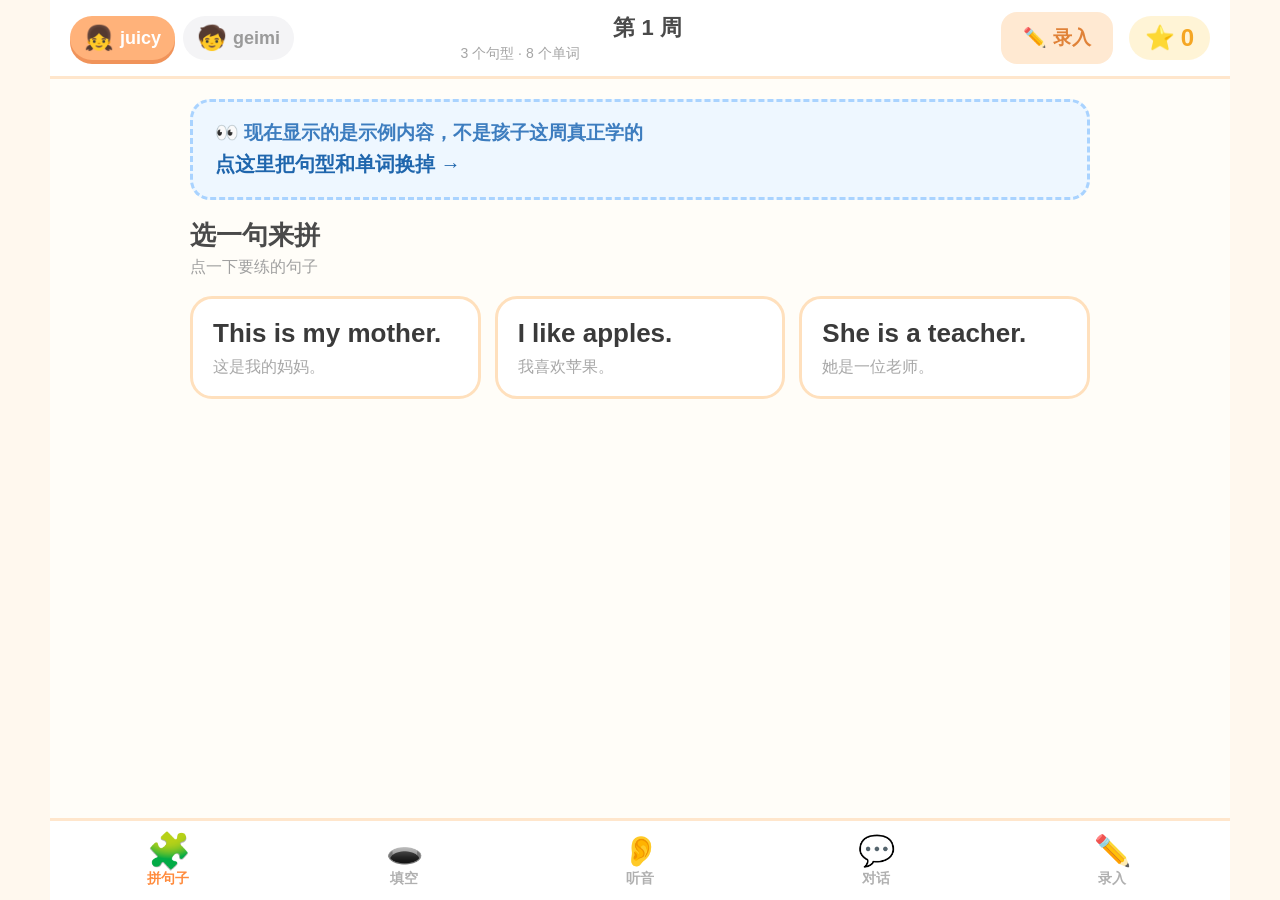
==== index.html @ fcea7e83 "英语句型单词小游戏：拼句子/填空/听音/跟读" ====
<!DOCTYPE html>
<html lang="zh-CN">
<head>
<meta charset="UTF-8">
<meta name="viewport" content="width=device-width, initial-scale=1.0, maximum-scale=1.0, user-scalable=no, viewport-fit=cover">
<meta name="apple-mobile-web-app-capable" content="yes">
<meta name="apple-mobile-web-app-status-bar-style" content="default">
<meta name="apple-mobile-web-app-title" content="英语游戏">
<meta name="theme-color" content="#fff8ee">
<title>本周英语游戏</title>
<link rel="stylesheet" href="styles.css">
</head>
<body>

<div id="app">
  <!-- 顶部栏 -->
  <header class="topbar">
    <div class="kid-switch" id="kidSwitch">
      <button class="kid-btn" data-kid="juicy"><span class="kid-face">👧</span><span class="kid-name">juicy</span></button>
      <button class="kid-btn" data-kid="geimi"><span class="kid-face">🧒</span><span class="kid-name">geimi</span></button>
    </div>
    <div class="week-title">
      <div class="week-label" id="weekLabel">本周句型</div>
      <div class="week-sub" id="weekSub">点右边「录入」放句型和单词</div>
    </div>
    <button class="edit-btn" id="editBtn">✏️ 录入</button>
    <div class="star-box">
      <span class="star-icon">⭐</span>
      <span class="star-num" id="starNum">0</span>
    </div>
  </header>

  <!-- 主视图区 -->
  <main id="view" class="view"></main>

  <!-- 底部导航 -->
  <nav class="tabbar" id="tabbar">
    <button class="tab" data-view="puzzle"><span class="tab-ico">🧩</span><span class="tab-txt">拼句子</span></button>
    <button class="tab" data-view="fill"><span class="tab-ico">🕳️</span><span class="tab-txt">填空</span></button>
    <button class="tab" data-view="listen"><span class="tab-ico">👂</span><span class="tab-txt">听音</span></button>
    <button class="tab" data-view="talk"><span class="tab-ico">💬</span><span class="tab-txt">对话</span></button>
    <button class="tab" data-view="setup"><span class="tab-ico">✏️</span><span class="tab-txt">录入</span></button>
  </nav>
</div>

<!-- 通用弹层 -->
<div class="overlay hidden" id="overlay">
  <div class="overlay-card" id="overlayCard"></div>
</div>

<!-- 彩纸层 -->
<div id="confetti" class="confetti-layer"></div>

<script src="app.js"></script>
</body>
</html>
---- styles.css ----
/* ===== 基础 ===== */
* {
  box-sizing: border-box;
  -webkit-tap-highlight-color: transparent;
  -webkit-touch-callout: none;
  user-select: none;
}

html, body {
  margin: 0;
  padding: 0;
  height: 100%;
  overflow: hidden;
  background: #fff8ee;
  font-family: -apple-system, "PingFang SC", "Helvetica Neue", "Microsoft YaHei", sans-serif;
  color: #3a3a3a;
  touch-action: manipulation;
}

button {
  font-family: inherit;
  border: none;
  background: none;
  cursor: pointer;
  color: inherit;
}

#app {
  display: flex;
  flex-direction: column;
  height: 100vh;
  max-width: 1180px;
  margin: 0 auto;
  background: #fffdf8;
}

/* ===== 顶部栏 ===== */
.topbar {
  flex: 0 0 auto;
  display: flex;
  align-items: center;
  justify-content: space-between;
  gap: 16px;
  padding: 12px 20px;
  padding-top: max(12px, env(safe-area-inset-top));
  background: #fff;
  border-bottom: 3px solid #ffe6cc;
}

.kid-switch {
  display: flex;
  gap: 8px;
}

.kid-btn {
  display: flex;
  align-items: center;
  gap: 6px;
  padding: 8px 14px;
  border-radius: 999px;
  background: #f4f4f6;
  font-size: 18px;
  font-weight: 700;
  color: #9a9a9a;
  transition: all .18s;
}

.kid-btn.active {
  background: #ffb27a;
  color: #fff;
  box-shadow: 0 4px 0 #f0935a;
}

.kid-face { font-size: 24px; }

.week-title { flex: 1; text-align: center; }

.week-label {
  font-size: 22px;
  font-weight: 800;
  color: #4a4a4a;
}

.week-sub {
  font-size: 14px;
  color: #a5a5a5;
  margin-top: 2px;
  white-space: nowrap;
  overflow: hidden;
  text-overflow: ellipsis;
  max-width: 420px;
}

.edit-btn {
  display: flex;
  align-items: center;
  gap: 6px;
  min-height: 52px;
  padding: 0 22px;
  border-radius: 16px;
  background: #ffe9d2;
  color: #e08238;
  font-size: 19px;
  font-weight: 900;
  transition: transform .12s;
}

.edit-btn:active { transform: scale(.95); }

.star-box {
  display: flex;
  align-items: center;
  gap: 6px;
  background: #fff4d6;
  padding: 8px 16px;
  border-radius: 999px;
}

.star-icon { font-size: 24px; }

.star-num {
  font-size: 24px;
  font-weight: 900;
  color: #f5a623;
}

/* ===== 主视图 ===== */
.view {
  flex: 1;
  overflow-y: auto;
  -webkit-overflow-scrolling: touch;
  padding: 20px;
}

.view-inner {
  max-width: 900px;
  margin: 0 auto;
}

/* ===== 底部导航 ===== */
.tabbar {
  flex: 0 0 auto;
  display: flex;
  background: #fff;
  border-top: 3px solid #ffe6cc;
  padding-bottom: env(safe-area-inset-bottom);
}

.tab {
  flex: 1;
  display: flex;
  flex-direction: column;
  align-items: center;
  gap: 2px;
  padding: 12px 0;
  color: #b0b0b0;
  font-weight: 700;
  transition: all .15s;
}

.tab-ico { font-size: 30px; }

.tab-txt { font-size: 14px; }

.tab.active {
  color: #ff8b3d;
}

.tab.active .tab-ico {
  transform: scale(1.18);
}

.tab:active { transform: scale(.94); }

/* ===== 通用组件 ===== */
.page-title {
  font-size: 26px;
  font-weight: 900;
  color: #4a4a4a;
  margin: 0 0 4px;
}

.page-hint {
  font-size: 16px;
  color: #a0a0a0;
  margin: 0 0 18px;
}

.big-btn {
  display: inline-flex;
  align-items: center;
  justify-content: center;
  gap: 8px;
  min-height: 64px;
  padding: 0 30px;
  border-radius: 20px;
  background: #ff9f43;
  color: #fff;
  font-size: 24px;
  font-weight: 800;
  box-shadow: 0 5px 0 #e8863a;
  transition: transform .1s;
}

.big-btn:active {
  transform: translateY(4px);
  box-shadow: 0 1px 0 #e8863a;
}

.big-btn.green { background: #4ecdc4; box-shadow: 0 5px 0 #35b3ab; }
.big-btn.blue  { background: #6aa9ff; box-shadow: 0 5px 0 #4d8ce6; }
.big-btn.ghost { background: #fff; color: #7a7a7a; box-shadow: 0 0 0 3px #eee inset; }

:disabled { opacity: .45; }

/* ===== 示例内容提示条 ===== */
.demo-banner {
  display: block;
  width: 100%;
  text-align: left;
  background: #eef7ff;
  border: 3px dashed #a9d3ff;
  border-radius: 20px;
  padding: 16px 22px;
  margin-bottom: 18px;
  font-size: 19px;
  font-weight: 700;
  color: #3d7dbf;
  line-height: 1.6;
}

.demo-banner:active { transform: scale(.985); }

.demo-banner .demo-cta {
  font-size: 20px;
  font-weight: 900;
  color: #1f66ad;
}

/* ===== 句子选择列表（拼句子 / 对话共用） ===== */
.sent-list {
  display: grid;
  grid-template-columns: repeat(auto-fill, minmax(260px, 1fr));
  gap: 14px;
}

.sent-card {
  position: relative;
  background: #fff;
  border: 3px solid #ffe0bd;
  border-radius: 22px;
  padding: 18px 20px;
  text-align: left;
  transition: all .15s;
}

.sent-card:active { transform: scale(.97); }

.sent-card .en {
  font-size: 26px;
  font-weight: 800;
  color: #3a3a3a;
  line-height: 1.3;
}

.sent-card .zh {
  font-size: 16px;
  color: #a8a8a8;
  margin-top: 6px;
}

.sent-card .done-flag {
  position: absolute;
  top: -10px;
  right: -8px;
  font-size: 30px;
}

.sent-card.done {
  border-color: #b7e6c4;
  background: #f4fdf6;
}

/* ===== 拼句子游戏 ===== */
.slots-row {
  display: flex;
  flex-wrap: wrap;
  gap: 10px;
  justify-content: center;
  min-height: 84px;
  padding: 14px;
  background: #fff;
  border: 3px dashed #ffd1a3;
  border-radius: 22px;
  margin-bottom: 18px;
}

.slot {
  min-width: 92px;
  height: 66px;
  padding: 0 14px;
  border-radius: 16px;
  border: 3px solid #ffd1a3;
  background: #fffaf3;
  display: flex;
  align-items: center;
  justify-content: center;
  font-size: 28px;
  font-weight: 800;
  color: #ff8b3d;
  transition: all .15s;
}

.slot.filled {
  background: #fff;
  border-style: solid;
  border-color: #ffb27a;
  color: #3a3a3a;
  box-shadow: 0 3px 0 #ffd9b8;
}

.slot.wrong {
  border-color: #ff7a7a;
  background: #fff2f2;
  color: #e05c5c;
  animation: shake .4s;
}

.slot.right {
  border-color: #7bd389;
  background: #f1fdf3;
  color: #3f9e52;
}

.cards-row {
  display: flex;
  flex-wrap: wrap;
  gap: 12px;
  justify-content: center;
  margin-bottom: 20px;
}

.word-card {
  min-width: 92px;
  height: 66px;
  padding: 0 16px;
  border-radius: 16px;
  background: #fff;
  border: 3px solid #e6e6ee;
  box-shadow: 0 4px 0 #e6e6ee;
  font-size: 28px;
  font-weight: 800;
  color: #3a3a3a;
  display: flex;
  align-items: center;
  justify-content: center;
  transition: transform .12s;
}

.word-card:active { transform: translateY(3px); box-shadow: 0 1px 0 #e6e6ee; }

.word-card.used {
  opacity: .25;
  pointer-events: none;
}

.word-card.hinted {
  border-color: #ffb27a;
  background: #fff6ec;
  animation: pop .3s;
}

.puzzle-bar {
  display: flex;
  gap: 12px;
  justify-content: center;
  flex-wrap: wrap;
}

/* ===== 填空游戏 ===== */
.fill-sentence {
  text-align: center;
  font-size: 40px;
  font-weight: 900;
  color: #3a3a3a;
  line-height: 1.5;
  margin: 10px 0 6px;
  word-break: break-word;
}

.fill-sentence .blank {
  display: inline-block;
  min-width: 150px;
  border-bottom: 6px solid #ff9f43;
  color: #ff9f43;
}

.fill-zh {
  text-align: center;
  font-size: 20px;
  color: #a8a8a8;
  margin-bottom: 26px;
}

.opt-grid {
  display: grid;
  grid-template-columns: repeat(auto-fit, minmax(180px, 1fr));
  gap: 14px;
  max-width: 760px;
  margin: 0 auto;
}

.opt-card {
  display: flex;
  flex-direction: column;
  align-items: center;
  justify-content: center;
  gap: 4px;
  min-height: 100px;
  padding: 14px;
  border-radius: 22px;
  background: #fff;
  border: 3px solid #e6e6ee;
  box-shadow: 0 5px 0 #e6e6ee;
  transition: all .12s;
}

.opt-card:active { transform: translateY(4px); box-shadow: 0 1px 0 #e6e6ee; }

.opt-card .ico { font-size: 40px; line-height: 1; }
.opt-card .en { font-size: 30px; font-weight: 900; }
.opt-card .zh { font-size: 15px; color: #a8a8a8; }

.opt-card.ok  { border-color: #7bd389; background: #f1fdf3; box-shadow: 0 5px 0 #b7e6c4; }
.opt-card.no  { border-color: #ff9d9d; background: #fff2f2; animation: shake .4s; }

/* ===== 听音游戏 ===== */
.listen-hero {
  display: flex;
  flex-direction: column;
  align-items: center;
  gap: 14px;
  margin: 8px 0 24px;
}

.play-btn {
  width: 150px;
  height: 150px;
  border-radius: 50%;
  background: #6aa9ff;
  color: #fff;
  font-size: 66px;
  box-shadow: 0 8px 0 #4d8ce6;
  display: flex;
  align-items: center;
  justify-content: center;
  transition: transform .12s;
}

.play-btn:active { transform: translateY(6px); box-shadow: 0 2px 0 #4d8ce6; }
.play-btn.playing { animation: pulse 1s infinite; }

.listen-hint {
  font-size: 18px;
  color: #a0a0a0;
}

.listen-zh-hint {
  font-size: 20px;
  color: #7a7a7a;
  min-height: 28px;
  font-weight: 700;
}

/* ===== 对话 / 跟读 ===== */
.talk-stage {
  display: flex;
  flex-direction: column;
  align-items: center;
  gap: 16px;
  padding: 24px 20px;
  background: #fff;
  border-radius: 26px;
  border: 3px solid #d8ecff;
  text-align: center;
}

.talk-role {
  font-size: 16px;
  color: #a0a0a0;
  font-weight: 700;
}

.talk-en {
  font-size: 38px;
  font-weight: 900;
  color: #3a3a3a;
  line-height: 1.35;
}

.talk-zh {
  font-size: 20px;
  color: #8a8a8a;
}

.talk-emoji { font-size: 64px; line-height: 1; }

.mic-btn {
  width: 130px;
  height: 130px;
  border-radius: 50%;
  background: #ff6b9d;
  color: #fff;
  font-size: 56px;
  box-shadow: 0 7px 0 #e2548a;
  display: flex;
  align-items: center;
  justify-content: center;
  transition: all .12s;
}

.mic-btn:active { transform: translateY(5px); box-shadow: 0 2px 0 #e2548a; }
.mic-btn.recording { background: #e05c5c; box-shadow: 0 7px 0 #c94b4b; animation: pulse 1.2s infinite; }

.heard-text {
  font-size: 22px;
  font-weight: 800;
  color: #3f9e52;
  min-height: 34px;
  background: #f1fdf3;
  border-radius: 14px;
  padding: 6px 18px;
}

.heard-text.bad { color: #c96a6a; background: #fff2f2; }

.talk-nav {
  display: flex;
  justify-content: center;
  gap: 14px;
  margin-top: 18px;
}

.progress-dots {
  display: flex;
  gap: 8px;
  justify-content: center;
  margin-top: 14px;
}

.dot {
  width: 14px;
  height: 14px;
  border-radius: 50%;
  background: #e6e6ee;
}

.dot.on { background: #ff9f43; }
.dot.done { background: #7bd389; }

/* ===== 设置页 ===== */
.setup-block {
  background: #fff;
  border-radius: 24px;
  padding: 20px;
  margin-bottom: 18px;
  border: 3px solid #ffe6cc;
}

.setup-block h3 {
  margin: 0 0 6px;
  font-size: 22px;
  font-weight: 900;
  color: #4a4a4a;
}

.setup-block .desc {
  margin: 0 0 14px;
  font-size: 15px;
  color: #a0a0a0;
  line-height: 1.6;
}

textarea.input {
  width: 100%;
  min-height: 150px;
  border: 3px solid #e6e6ee;
  border-radius: 16px;
  padding: 14px;
  font-size: 18px;
  font-family: inherit;
  line-height: 1.6;
  resize: vertical;
  user-select: text;
  -webkit-user-select: text;
  color: #3a3a3a;
  background: #fdfdfd;
}

textarea.input:focus {
  outline: none;
  border-color: #ffb27a;
}

input.input {
  width: 100%;
  border: 3px solid #e6e6ee;
  border-radius: 16px;
  padding: 12px 14px;
  font-size: 20px;
  font-family: inherit;
  font-weight: 800;
  user-select: text;
  -webkit-user-select: text;
  color: #3a3a3a;
  background: #fdfdfd;
}

input.input:focus { outline: none; border-color: #ffb27a; }

.row-btns {
  display: flex;
  gap: 12px;
  flex-wrap: wrap;
  margin-top: 14px;
}

.small-btn {
  padding: 12px 22px;
  border-radius: 16px;
  background: #f4f4f6;
  font-size: 18px;
  font-weight: 800;
  color: #6a6a6a;
  transition: all .12s;
}

.small-btn:active { transform: scale(.96); }
.small-btn.primary { background: #ff9f43; color: #fff; }
.small-btn.danger { background: #fff0f0; color: #d96969; }

.word-chips {
  display: flex;
  flex-wrap: wrap;
  gap: 10px;
  margin-top: 14px;
}

.chip {
  display: flex;
  align-items: center;
  gap: 6px;
  padding: 10px 16px;
  border-radius: 999px;
  background: #fff6ec;
  font-size: 18px;
  font-weight: 700;
}

.chip .chip-ico { font-size: 22px; }
.chip .chip-zh { color: #a0a0a0; font-size: 15px; }
.chip .chip-x { color: #d09090; font-weight: 900; margin-left: 4px; }

.switch-row {
  display: flex;
  align-items: center;
  justify-content: space-between;
  gap: 16px;
  padding: 12px 0;
}

.switch-row + .switch-row { border-top: 2px solid #f2f2f5; }

.switch-label { font-size: 18px; font-weight: 800; color: #4a4a4a; }
.switch-desc { font-size: 14px; color: #a5a5a5; margin-top: 2px; }

.toggle {
  flex: 0 0 auto;
  width: 74px;
  height: 42px;
  border-radius: 999px;
  background: #e6e6ee;
  position: relative;
  transition: background .2s;
}

.toggle.on { background: #7bd389; }

.toggle .knob {
  position: absolute;
  top: 4px;
  left: 4px;
  width: 34px;
  height: 34px;
  border-radius: 50%;
  background: #fff;
  box-shadow: 0 2px 4px rgba(0,0,0,.18);
  transition: left .2s;
}

.toggle.on .knob { left: 36px; }

/* ===== 弹层 ===== */
.overlay {
  position: fixed;
  inset: 0;
  background: rgba(50, 40, 30, .45);
  display: flex;
  align-items: center;
  justify-content: center;
  z-index: 50;
  padding: 24px;
}

.overlay.hidden { display: none; }

.overlay-card {
  background: #fff;
  border-radius: 28px;
  padding: 30px 34px;
  text-align: center;
  max-width: 560px;
  width: 100%;
  box-shadow: 0 20px 50px rgba(0,0,0,.2);
  animation: pop .3s;
}

.overlay-title {
  font-size: 34px;
  font-weight: 900;
  margin: 0 0 8px;
  color: #4a4a4a;
}

.overlay-text {
  font-size: 19px;
  color: #8a8a8a;
  line-height: 1.6;
  margin: 0 0 20px;
}

.overlay-emoji { font-size: 82px; line-height: 1; margin-bottom: 10px; }

/* ===== 空状态 ===== */
.empty {
  text-align: center;
  padding: 50px 20px;
}

.empty .ico { font-size: 90px; line-height: 1; }
.empty .txt { font-size: 22px; color: #a0a0a0; margin: 14px 0 22px; }

/* ===== 彩纸 ===== */
.confetti-layer {
  position: fixed;
  inset: 0;
  pointer-events: none;
  overflow: hidden;
  z-index: 60;
}

.confetti-piece {
  position: absolute;
  font-size: 30px;
  will-change: transform;
}

/* ===== 动画 ===== */
@keyframes shake {
  0%, 100% { transform: translateX(0); }
  20% { transform: translateX(-9px); }
  40% { transform: translateX(9px); }
  60% { transform: translateX(-6px); }
  80% { transform: translateX(6px); }
}

@keyframes pop {
  0% { transform: scale(.82); opacity: 0; }
  70% { transform: scale(1.06); }
  100% { transform: scale(1); opacity: 1; }
}

@keyframes pulse {
  0%, 100% { transform: scale(1); }
  50% { transform: scale(1.07); }
}

.hidden { display: none !important; }
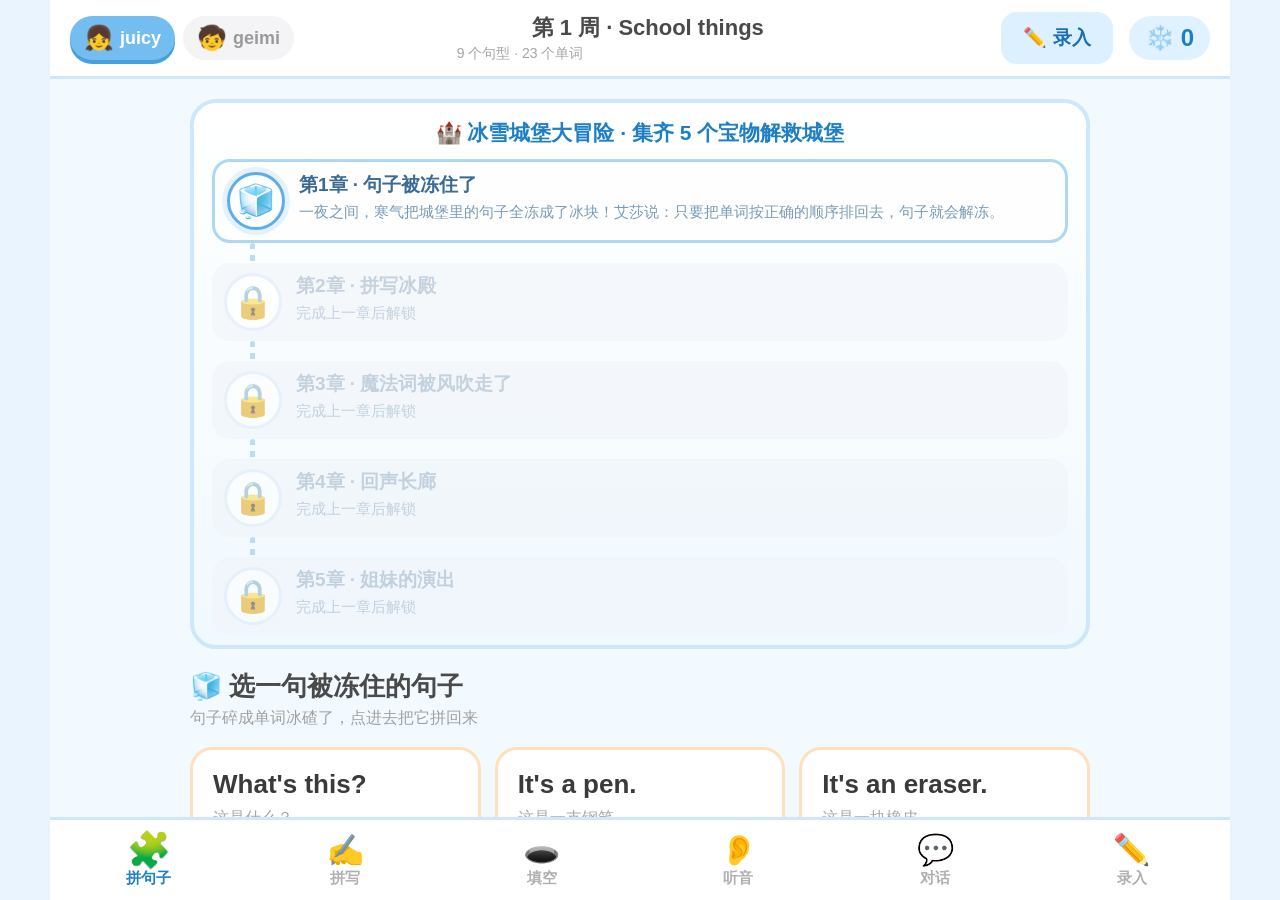
==== commit 268a7717: "更新：对话页改为爱莎⇄女儿两人聊天；修复单文件版打包" ====
--- a/index.html
+++ b/index.html
@@ -7,10 +7,13 @@
 <meta name="apple-mobile-web-app-status-bar-style" content="default">
 <meta name="apple-mobile-web-app-title" content="英语游戏">
 <meta name="theme-color" content="#fff8ee">
-<title>本周英语游戏</title>
+<title>英语冰雪岛 · Elsa & Anna</title>
 <link rel="stylesheet" href="styles.css">
 </head>
 <body>
+
+<!-- 飘雪背景 -->
+<div class="snow" id="snow"></div>
 
 <div id="app">
   <!-- 顶部栏 -->
@@ -25,7 +28,7 @@
     </div>
     <button class="edit-btn" id="editBtn">✏️ 录入</button>
     <div class="star-box">
-      <span class="star-icon">⭐</span>
+      <span class="star-icon">❄️</span>
       <span class="star-num" id="starNum">0</span>
     </div>
   </header>
@@ -36,6 +39,7 @@
   <!-- 底部导航 -->
   <nav class="tabbar" id="tabbar">
     <button class="tab" data-view="puzzle"><span class="tab-ico">🧩</span><span class="tab-txt">拼句子</span></button>
+    <button class="tab" data-view="spell"><span class="tab-ico">✍️</span><span class="tab-txt">拼写</span></button>
     <button class="tab" data-view="fill"><span class="tab-ico">🕳️</span><span class="tab-txt">填空</span></button>
     <button class="tab" data-view="listen"><span class="tab-ico">👂</span><span class="tab-txt">听音</span></button>
     <button class="tab" data-view="talk"><span class="tab-ico">💬</span><span class="tab-txt">对话</span></button>
--- a/styles.css
+++ b/styles.css
@@ -11,7 +11,7 @@
   padding: 0;
   height: 100%;
   overflow: hidden;
-  background: #fff8ee;
+  background: #e9f4fe;
   font-family: -apple-system, "PingFang SC", "Helvetica Neue", "Microsoft YaHei", sans-serif;
   color: #3a3a3a;
   touch-action: manipulation;
@@ -31,7 +31,7 @@
   height: 100vh;
   max-width: 1180px;
   margin: 0 auto;
-  background: #fffdf8;
+  background: #f3faff;
 }
 
 /* ===== 顶部栏 ===== */
@@ -44,7 +44,7 @@
   padding: 12px 20px;
   padding-top: max(12px, env(safe-area-inset-top));
   background: #fff;
-  border-bottom: 3px solid #ffe6cc;
+  border-bottom: 3px solid #cfe6ff;
 }
 
 .kid-switch {
@@ -66,9 +66,9 @@
 }
 
 .kid-btn.active {
-  background: #ffb27a;
+  background: #74bdf0;
   color: #fff;
-  box-shadow: 0 4px 0 #f0935a;
+  box-shadow: 0 4px 0 #46a0dc;
 }
 
 .kid-face { font-size: 24px; }
@@ -98,8 +98,8 @@
   min-height: 52px;
   padding: 0 22px;
   border-radius: 16px;
-  background: #ffe9d2;
-  color: #e08238;
+  background: #dcf0ff;
+  color: #1a6fb8;
   font-size: 19px;
   font-weight: 900;
   transition: transform .12s;
@@ -111,7 +111,7 @@
   display: flex;
   align-items: center;
   gap: 6px;
-  background: #fff4d6;
+  background: #e0f1ff;
   padding: 8px 16px;
   border-radius: 999px;
 }
@@ -121,7 +121,7 @@
 .star-num {
   font-size: 24px;
   font-weight: 900;
-  color: #f5a623;
+  color: #1f7fc4;
 }
 
 /* ===== 主视图 ===== */
@@ -142,7 +142,7 @@
   flex: 0 0 auto;
   display: flex;
   background: #fff;
-  border-top: 3px solid #ffe6cc;
+  border-top: 3px solid #cfe6ff;
   padding-bottom: env(safe-area-inset-bottom);
 }
 
@@ -163,7 +163,7 @@
 .tab-txt { font-size: 14px; }
 
 .tab.active {
-  color: #ff8b3d;
+  color: #1f7fc4;
 }
 
 .tab.active .tab-ico {
@@ -194,7 +194,7 @@
   min-height: 64px;
   padding: 0 30px;
   border-radius: 20px;
-  background: #ff9f43;
+  background: #4fa8e8;
   color: #fff;
   font-size: 24px;
   font-weight: 800;
@@ -301,20 +301,20 @@
   padding: 0 14px;
   border-radius: 16px;
   border: 3px solid #ffd1a3;
-  background: #fffaf3;
+  background: #f2fbff;
   display: flex;
   align-items: center;
   justify-content: center;
   font-size: 28px;
   font-weight: 800;
-  color: #ff8b3d;
+  color: #1f7fc4;
   transition: all .15s;
 }
 
 .slot.filled {
   background: #fff;
   border-style: solid;
-  border-color: #ffb27a;
+  border-color: #74bdf0;
   color: #3a3a3a;
   box-shadow: 0 3px 0 #ffd9b8;
 }
@@ -365,8 +365,8 @@
 }
 
 .word-card.hinted {
-  border-color: #ffb27a;
-  background: #fff6ec;
+  border-color: #74bdf0;
+  background: #eaf6ff;
   animation: pop .3s;
 }
 
@@ -390,9 +390,56 @@
 
 .fill-sentence .blank {
   display: inline-block;
-  min-width: 150px;
-  border-bottom: 6px solid #ff9f43;
-  color: #ff9f43;
+  min-width: 110px;
+  padding: 0 6px;
+  border-bottom: 6px solid #4fa8e8;
+  color: #4fa8e8;
+}
+
+/* 正在填的那个空：底色highlight，孩子一眼知道该填哪 */
+.fill-sentence .blank.cur {
+  background: #e0f1ff;
+  border-bottom-color: #2f8fd8;
+  animation: blink 1.4s ease-in-out infinite;
+}
+
+.fill-sentence .blank.filled {
+  color: #2e9e46;
+  border-bottom-color: #7bd389;
+  background: transparent;
+  animation: none;
+}
+
+@keyframes blink {
+  0%, 100% { background: #e0f1ff; }
+  50%      { background: #cfe9ff; }
+}
+
+/* 中文题面（中译英） */
+.fill-sentence.zh-big {
+  font-size: 46px;
+  color: #2b2b2b;
+  margin: 26px 0 34px;
+}
+
+/* 进阶模式提示条 */
+.page-hint.hard-tip {
+  display: inline-block;
+  background: #e0f1ff;
+  color: #16639e;
+  font-weight: 800;
+  font-size: 17px;
+  padding: 6px 16px;
+  border-radius: 999px;
+  margin: 0 auto 6px;
+}
+
+/* 选项是整句时，字号降下来，避免溢出 */
+.opt-card.sent .en {
+  font-size: 21px;
+  font-weight: 800;
+  line-height: 1.35;
+  text-align: left;
 }
 
 .fill-zh {
@@ -555,7 +602,7 @@
   background: #e6e6ee;
 }
 
-.dot.on { background: #ff9f43; }
+.dot.on { background: #4fa8e8; }
 .dot.done { background: #7bd389; }
 
 /* ===== 设置页 ===== */
@@ -564,7 +611,7 @@
   border-radius: 24px;
   padding: 20px;
   margin-bottom: 18px;
-  border: 3px solid #ffe6cc;
+  border: 3px solid #cfe6ff;
 }
 
 .setup-block h3 {
@@ -599,7 +646,7 @@
 
 textarea.input:focus {
   outline: none;
-  border-color: #ffb27a;
+  border-color: #74bdf0;
 }
 
 input.input {
@@ -616,7 +663,7 @@
   background: #fdfdfd;
 }
 
-input.input:focus { outline: none; border-color: #ffb27a; }
+input.input:focus { outline: none; border-color: #74bdf0; }
 
 .row-btns {
   display: flex;
@@ -636,7 +683,7 @@
 }
 
 .small-btn:active { transform: scale(.96); }
-.small-btn.primary { background: #ff9f43; color: #fff; }
+.small-btn.primary { background: #4fa8e8; color: #fff; }
 .small-btn.danger { background: #fff0f0; color: #d96969; }
 
 .word-chips {
@@ -652,7 +699,7 @@
   gap: 6px;
   padding: 10px 16px;
   border-radius: 999px;
-  background: #fff6ec;
+  background: #eaf6ff;
   font-size: 18px;
   font-weight: 700;
 }
@@ -786,3 +833,578 @@
 }
 
 .hidden { display: none !important; }
+
+/* =========================================================
+   冰雪世界：雪花、角色、剧本对话
+   ========================================================= */
+
+/* 飘雪背景（不挡点击） */
+.snow {
+  position: fixed;
+  inset: 0;
+  z-index: 0;
+  pointer-events: none;
+  overflow: hidden;
+}
+
+.snow .flake {
+  position: absolute;
+  top: -40px;
+  color: #9fd3f5;
+  animation: fall linear infinite;
+}
+
+@keyframes fall {
+  to { transform: translateY(112vh) rotate(320deg); }
+}
+
+#app { position: relative; z-index: 1; }
+
+/* ------ 角色头像 ------ */
+.role-pick {
+  display: flex;
+  justify-content: center;
+  gap: 18px;
+  margin-bottom: 14px;
+}
+
+.role-card {
+  display: flex;
+  flex-direction: column;
+  align-items: center;
+  gap: 4px;
+  padding: 10px 18px 12px;
+  border-radius: 22px;
+  background: #fff;
+  border: 4px solid #d8e9fb;
+  transition: transform .15s, border-color .15s;
+}
+
+.role-card .av { width: 74px; height: 74px; }
+
+.role-card .nm {
+  font-size: 17px;
+  font-weight: 900;
+  color: #4a7fa8;
+}
+
+.role-card.on {
+  border-color: #4fa8e8;
+  background: #eaf6ff;
+  transform: translateY(-3px);
+  box-shadow: 0 6px 0 #b9dcf7;
+}
+
+.role-card.on.anna { border-color: #f0873f; background: #fff2e8; box-shadow: 0 6px 0 #f9c8a2; }
+.role-card.on.anna .nm { color: #c95f18; }
+
+/* ------ 剧情台词卡 ------ */
+.scene {
+  background: linear-gradient(180deg, #fff 0%, #f2faff 100%);
+  border: 4px solid #cfe6ff;
+  border-radius: 26px;
+  padding: 18px 20px;
+  margin-bottom: 16px;
+}
+
+.scene-line {
+  display: flex;
+  align-items: center;
+  gap: 14px;
+}
+
+.scene-line.me { flex-direction: row-reverse; }
+
+.scene-line .av {
+  width: 84px;
+  height: 84px;
+  flex: 0 0 auto;
+}
+
+.scene-line .who {
+  font-size: 15px;
+  font-weight: 800;
+  color: #8aa8c4;
+  margin-bottom: 4px;
+}
+
+.scene-line.me .who { text-align: right; }
+
+.bubble {
+  flex: 1;
+  background: #fff;
+  border: 4px solid #d8e9fb;
+  border-radius: 20px;
+  padding: 14px 18px;
+}
+
+.scene-line.me .bubble {
+  background: #eaf6ff;
+  border-color: #a8d4f5;
+}
+
+.bubble .en {
+  font-size: 27px;
+  font-weight: 900;
+  color: #2b5f8c;
+  line-height: 1.35;
+}
+
+.bubble .zh {
+  font-size: 16px;
+  color: #8aa8c4;
+  margin-top: 4px;
+}
+
+/* 正在轮到她说的那一句 */
+.scene-line.active .bubble {
+  border-color: #4fa8e8;
+  box-shadow: 0 0 0 4px #cfe9ff;
+}
+
+.scene-role-tip {
+  text-align: center;
+  font-size: 17px;
+  font-weight: 800;
+  color: #1f7fc4;
+  margin: 10px 0 0;
+}
+
+/* ------ 两人对话：爱莎 ⇄ 女儿 ------ */
+.duo {
+  display: flex;
+  align-items: center;
+  justify-content: center;
+  gap: 12px;
+  margin-bottom: 14px;
+  flex-wrap: wrap;
+}
+
+.duo-who {
+  display: flex;
+  flex-direction: column;
+  align-items: center;
+  gap: 4px;
+  min-width: 148px;
+  padding: 10px 16px 12px;
+  border-radius: 24px;
+  background: #fff;
+  border: 4px solid #d8e9fb;
+}
+
+.duo-who .av { width: 84px; height: 84px; }
+.duo-who.elsa { border-color: #a8d4f5; background: #f0f9ff; }
+.duo-who.kid { border-color: #f7b8d0; background: #fff5f9; }
+
+.duo-nm {
+  font-size: 18px;
+  font-weight: 900;
+  color: #2b5f8c;
+  line-height: 1.25;
+  text-align: center;
+}
+
+.duo-nm span {
+  display: block;
+  font-size: 13px;
+  font-weight: 700;
+  color: #9ab4c9;
+}
+
+.duo-vs { font-size: 26px; }
+
+/* 自己上传的照片头像 */
+.av.pic { border-radius: 50%; object-fit: cover; background: #fff; }
+
+.mini-btn {
+  margin-top: 2px;
+  padding: 6px 10px;
+  font-size: 14px;
+  font-weight: 800;
+  color: #c95f8a;
+  background: #fff;
+  border: 2px solid #f7c9dc;
+  border-radius: 14px;
+}
+
+.chat {
+  background: linear-gradient(180deg, #fff 0%, #f2faff 100%);
+  border: 4px solid #cfe6ff;
+  border-radius: 26px;
+  padding: 16px 14px 6px;
+  margin-bottom: 14px;
+}
+
+.msg {
+  display: flex;
+  align-items: flex-start;
+  gap: 10px;
+  margin-bottom: 12px;
+  opacity: .6;
+}
+
+.msg.kid { flex-direction: row-reverse; }
+.msg .av { width: 52px; height: 52px; flex: 0 0 auto; }
+
+.msg .bubble {
+  max-width: calc(100% - 72px);
+  background: #fff;
+  border: 3px solid #e3eefb;
+  border-radius: 18px;
+  padding: 8px 14px;
+}
+
+.msg .bubble .en { font-size: 19px; font-weight: 800; color: #4a7fa8; line-height: 1.35; }
+.msg .bubble .zh { font-size: 14px; color: #9ab4c9; margin-top: 2px; }
+.msg .tip { font-size: 13px; font-weight: 800; color: #b7c8d8; margin-top: 3px; }
+.msg.kid .bubble { background: #fff2f7; border-color: #f8cfdf; }
+.msg.kid .bubble .en { color: #c25b86; }
+.msg.past { cursor: pointer; }
+
+.msg.future { opacity: .38; }
+.msg.future .bubble {
+  background: #f6f9fc;
+  border-style: dashed;
+  border-color: #dbe7f3;
+  color: #bccfe0;
+  font-size: 20px;
+  font-weight: 900;
+  letter-spacing: 2px;
+}
+
+.msg.now { opacity: 1; }
+.msg.now .av { width: 88px; height: 88px; }
+
+.msg.now .bubble {
+  max-width: calc(100% - 108px);
+  padding: 14px 18px;
+  border-width: 4px;
+  border-color: #4fa8e8;
+  box-shadow: 0 0 0 4px #dcefff;
+}
+
+.msg.now .bubble .en { font-size: 30px; color: #1f5d8c; }
+.msg.now .bubble .zh { font-size: 17px; }
+.msg.now .tip { font-size: 16px; color: #1f7fc4; }
+.msg.now.kid .bubble { border-color: #ef87ae; box-shadow: 0 0 0 4px #ffe0ec; }
+.msg.now.kid .bubble .en { color: #b93d6d; }
+.msg.now.kid .tip { color: #c95f8a; }
+
+.big-btn.pink { background: #f2789f; box-shadow: 0 5px 0 #d95c86; }
+.big-btn.pink:active { box-shadow: 0 1px 0 #d95c86; }
+
+/* ------ 城堡进度（四个区域） ------ */
+.castle-bar {
+  display: flex;
+  justify-content: center;
+  gap: 10px;
+  margin: 0 0 16px;
+  flex-wrap: wrap;
+}
+
+.castle-node {
+  display: flex;
+  align-items: center;
+  gap: 5px;
+  padding: 6px 14px;
+  border-radius: 999px;
+  background: #eef6fd;
+  border: 3px solid #dbe9f8;
+  font-size: 15px;
+  font-weight: 800;
+  color: #a9bfd4;
+}
+
+.castle-node.done {
+  background: #dff0ff;
+  border-color: #8cc6ee;
+  color: #1f7fc4;
+}
+
+/* =========================================================
+   剧情章节：故事地图 + 章节横幅
+   ========================================================= */
+.story-map {
+  background: linear-gradient(180deg, #ffffff 0%, #f0f9ff 100%);
+  border: 4px solid #cfe6ff;
+  border-radius: 26px;
+  padding: 16px 18px 10px;
+  margin-bottom: 20px;
+}
+
+.story-head {
+  text-align: center;
+  font-size: 21px;
+  font-weight: 900;
+  color: #1f7fc4;
+  margin-bottom: 12px;
+}
+
+.chapter {
+  display: flex;
+  align-items: flex-start;
+  gap: 14px;
+  padding: 10px 12px;
+  border-radius: 18px;
+  opacity: 0.92;
+}
+
+.chapter.done { background: #e7f6ff; }
+.chapter.open { background: #fff; border: 3px solid #a8d4f5; }
+.chapter.lock { background: #f0f4f9; opacity: 0.55; }
+
+.chapter.lock .ch-title,
+.chapter.lock .ch-text { color: #9ab0c4; }
+
+.ch-ico {
+  width: 58px;
+  height: 58px;
+  flex: 0 0 auto;
+  display: flex;
+  align-items: center;
+  justify-content: center;
+  font-size: 32px;
+  background: #fff;
+  border-radius: 50%;
+  border: 3px solid #dbe9f8;
+}
+
+.chapter.open .ch-ico { border-color: #4fa8e8; box-shadow: 0 0 0 5px #e3f2ff; }
+
+.ch-title {
+  font-size: 19px;
+  font-weight: 900;
+  color: #2b5f8c;
+}
+
+.ch-text {
+  font-size: 15px;
+  color: #6f93b1;
+  margin-top: 3px;
+  line-height: 1.45;
+}
+
+.ch-path {
+  width: 5px;
+  height: 20px;
+  margin-left: 38px;
+  border-radius: 3px;
+  background: repeating-linear-gradient(#bcdcf5 0 6px, transparent 6px 12px);
+}
+
+/* 游戏页顶部章节横幅 */
+.chapter-banner {
+  display: flex;
+  align-items: center;
+  gap: 8px;
+  flex-wrap: wrap;
+  justify-content: center;
+  background: #e7f3fd;
+  border: 3px solid #c6e2f8;
+  border-radius: 999px;
+  padding: 7px 18px;
+  margin: 0 auto 14px;
+  font-size: 16px;
+  font-weight: 800;
+  color: #2b5f8c;
+  width: fit-content;
+}
+
+.chapter-banner .cb-n {
+  background: #4fa8e8;
+  color: #fff;
+  border-radius: 999px;
+  padding: 2px 12px;
+  font-size: 15px;
+}
+
+.chapter-banner .cb-tip {
+  color: #7fa3c0;
+  font-weight: 700;
+}
+
+/* =========================================================
+   拼写：字母格 / 字母卡 / 屏幕键盘
+   ========================================================= */
+.sp-prompt {
+  display: flex;
+  align-items: center;
+  justify-content: center;
+  gap: 12px;
+  margin-bottom: 14px;
+}
+
+.sp-ico { font-size: 44px; }
+
+.sp-zh {
+  font-size: 26px;
+  font-weight: 900;
+  color: #2b5f8c;
+}
+
+.sp-speak {
+  font-size: 17px;
+  font-weight: 800;
+  padding: 8px 16px;
+  border-radius: 999px;
+  background: #eaf6ff;
+  border: 3px solid #bcdcf5;
+  color: #2b7fc4;
+}
+
+.sp-stage {
+  display: flex;
+  justify-content: center;
+  padding: 6px 0;
+  border-radius: 20px;
+  transition: background .2s;
+}
+
+.sp-stage.bad { animation: shake .4s; }
+
+@keyframes shake {
+  0%, 100% { transform: translateX(0); }
+  25% { transform: translateX(-9px); }
+  75% { transform: translateX(9px); }
+}
+
+.sp-slots {
+  display: flex;
+  justify-content: center;
+  gap: 8px;
+  flex-wrap: wrap;
+}
+
+.sp-slot {
+  min-width: 54px;
+  height: 70px;
+  padding: 0 6px;
+  display: flex;
+  align-items: center;
+  justify-content: center;
+  font-size: 38px;
+  font-weight: 900;
+  color: #2b5f8c;
+  background: #fff;
+  border: 4px solid #cfe6ff;
+  border-radius: 14px;
+  text-transform: lowercase;
+}
+
+.sp-slot.fixed {
+  background: #eef6fd;
+  border-color: #dbe9f8;
+  color: #7fa3c0;
+}
+
+.sp-slot.ok {
+  background: #e4f7e8;
+  border-color: #86d99b;
+  color: #2f8f4e;
+}
+
+.sp-slot.cur {
+  border-color: #4fa8e8;
+  box-shadow: 0 0 0 5px #dbeefc;
+  animation: blink 1.2s infinite;
+}
+
+@keyframes blink {
+  0%, 100% { box-shadow: 0 0 0 5px #dbeefc; }
+  50% { box-shadow: 0 0 0 5px #a8d4f5; }
+}
+
+.sp-msg {
+  text-align: center;
+  min-height: 26px;
+  font-size: 17px;
+  font-weight: 800;
+  color: #2f8f4e;
+  margin: 10px 0 4px;
+}
+
+.sp-msg.bad { color: #d9534f; }
+
+.sp-cards {
+  display: flex;
+  justify-content: center;
+  flex-wrap: wrap;
+  gap: 10px;
+  margin: 14px 0 6px;
+}
+
+.sp-card {
+  min-width: 58px;
+  height: 66px;
+  font-size: 32px;
+  font-weight: 900;
+  text-transform: lowercase;
+  color: #2b5f8c;
+  background: linear-gradient(180deg, #fff 0%, #eaf6ff 100%);
+  border: 4px solid #bcdcf5;
+  border-radius: 16px;
+  box-shadow: 0 4px 0 #cfe6ff;
+}
+
+.sp-card:active { transform: translateY(3px); box-shadow: 0 1px 0 #cfe6ff; }
+
+.sp-card.used {
+  opacity: .32;
+  background: #f1f5f9;
+  border-color: #dbe4ee;
+  box-shadow: none;
+  pointer-events: none;
+}
+
+.sp-kb { margin: 14px 0 6px; }
+
+.sp-kb-row {
+  display: flex;
+  justify-content: center;
+  gap: 8px;
+  margin-bottom: 8px;
+}
+
+.sp-key {
+  min-width: 52px;
+  height: 58px;
+  font-size: 25px;
+  font-weight: 900;
+  color: #2b5f8c;
+  background: #fff;
+  border: 3px solid #cfe6ff;
+  border-radius: 12px;
+  box-shadow: 0 3px 0 #cfe6ff;
+}
+
+.sp-key:active { transform: translateY(3px); box-shadow: none; }
+
+.sp-key.wide {
+  min-width: 150px;
+  font-size: 20px;
+  background: #fff2e8;
+  border-color: #f9c8a2;
+  box-shadow: 0 3px 0 #f9c8a2;
+  color: #c95f18;
+}
+
+.sp-bar {
+  display: flex;
+  justify-content: center;
+  gap: 12px;
+  flex-wrap: wrap;
+  margin-top: 18px;
+}
+
+/* 六个 tab 时略微收紧，避免 iPad 竖屏挤 */
+.tabbar .tab { flex: 1; min-width: 0; }
+.tabbar .tab-txt { font-size: 15px; }
+
+/* 弹层里并排的按钮 */
+.ov-btns {
+  display: flex;
+  gap: 10px;
+  justify-content: center;
+  flex-wrap: wrap;
+  margin-top: 8px;
+}
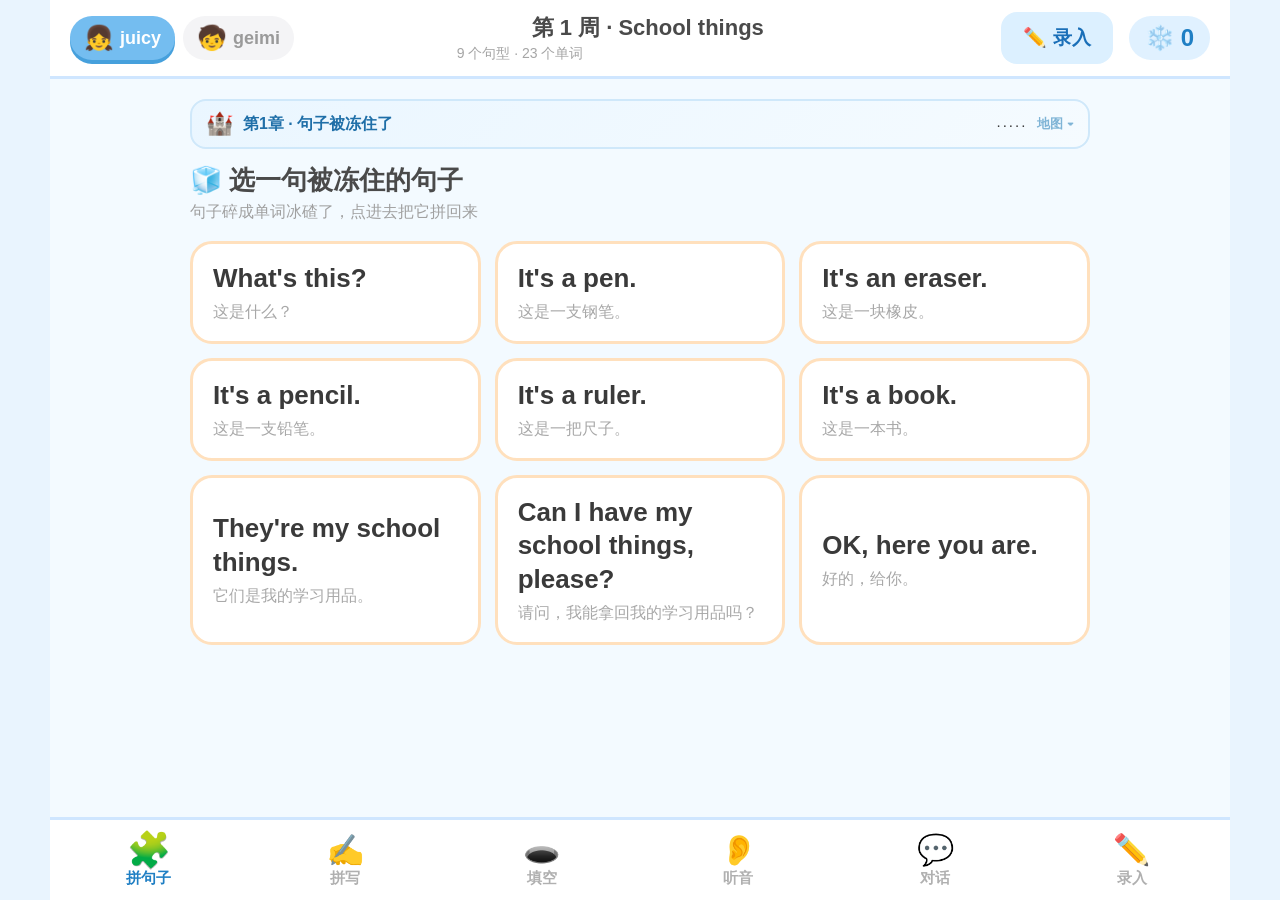
==== commit 812f38c0: "更新：对话页改为爱莎⇄女儿两人聊天；修复单文件版打包" ====
--- a/index.html
+++ b/index.html
@@ -6,8 +6,11 @@
 <meta name="apple-mobile-web-app-capable" content="yes">
 <meta name="apple-mobile-web-app-status-bar-style" content="default">
 <meta name="apple-mobile-web-app-title" content="英语游戏">
-<meta name="theme-color" content="#fff8ee">
+<meta name="theme-color" content="#3f9fd6">
 <title>英语冰雪岛 · Elsa & Anna</title>
+<link rel="manifest" href="manifest.webmanifest">
+<link rel="apple-touch-icon" href="icon-180.png">
+<link rel="icon" href="icon-192.png">
 <link rel="stylesheet" href="styles.css">
 </head>
 <body>
@@ -56,5 +59,13 @@
 <div id="confetti" class="confetti-layer"></div>
 
 <script src="app.js"></script>
+<script>
+/* PWA：注册离线缓存（https 下生效；本地 file 打开时静默跳过） */
+if ('serviceWorker' in navigator && location.protocol === 'https:') {
+  window.addEventListener('load', function () {
+    navigator.serviceWorker.register('sw.js').catch(function () {});
+  });
+}
+</script>
 </body>
 </html>
--- a/styles.css
+++ b/styles.css
@@ -1408,3 +1408,97 @@
   flex-wrap: wrap;
   margin-top: 8px;
 }
+
+/* 拼对后自动跳下一句的小提示 */
+.auto-tip {
+  text-align: center;
+  font-size: 13px;
+  font-weight: 700;
+  color: #b7c8d8;
+  margin: 8px 0 0;
+}
+
+/* 故事地图收起态：一条细横条 */
+.story-mini {
+  display: flex;
+  align-items: center;
+  gap: 10px;
+  width: 100%;
+  text-align: left;
+  font: inherit;
+  background: linear-gradient(135deg, #eaf6ff, #f5fbff);
+  border: 2px solid #cfe8fa;
+  border-radius: 16px;
+  padding: 10px 14px;
+  margin: 0 0 14px;
+  cursor: pointer;
+}
+.story-mini:active { transform: scale(0.98); }
+.story-mini .sm-ico { font-size: 22px; }
+.story-mini .sm-title {
+  flex: 1;
+  font-size: 16px;
+  font-weight: 800;
+  color: #1f6fa8;
+}
+.story-mini .sm-shards { font-size: 15px; letter-spacing: 2px; }
+.story-mini .sm-arrow {
+  font-size: 13px;
+  font-weight: 800;
+  color: #7fb4d6;
+}
+.story-map { position: relative; }
+.story-map.open { margin-top: 6px; }
+.story-close {
+  position: absolute;
+  top: 10px;
+  right: 12px;
+  font: inherit;
+  font-size: 13px;
+  font-weight: 800;
+  color: #7fb4d6;
+  background: #f2f9ff;
+  border: 1.5px solid #d8ecfb;
+  border-radius: 999px;
+  padding: 5px 12px;
+  cursor: pointer;
+}
+button.chapter {
+  width: 100%;
+  text-align: left;
+  font: inherit;
+  border: none;
+  background: none;
+  cursor: pointer;
+}
+button.chapter.open:active { transform: scale(0.98); }
+
+/* 添加到主屏幕提示条 */
+.pwa-hint {
+  position: fixed;
+  left: 12px;
+  right: 12px;
+  bottom: calc(76px + env(safe-area-inset-bottom));
+  z-index: 60;
+  background: #22405c;
+  color: #fff;
+  font-size: 15px;
+  font-weight: 700;
+  line-height: 1.5;
+  padding: 12px 42px 12px 16px;
+  border-radius: 14px;
+  box-shadow: 0 6px 24px rgba(20, 60, 90, 0.35);
+}
+.pwa-hint b { color: #9fdcff; }
+.pwa-x {
+  position: absolute;
+  top: 50%;
+  right: 10px;
+  transform: translateY(-50%);
+  background: none;
+  border: none;
+  color: #9db8cc;
+  font-size: 16px;
+  padding: 8px;
+  cursor: pointer;
+}
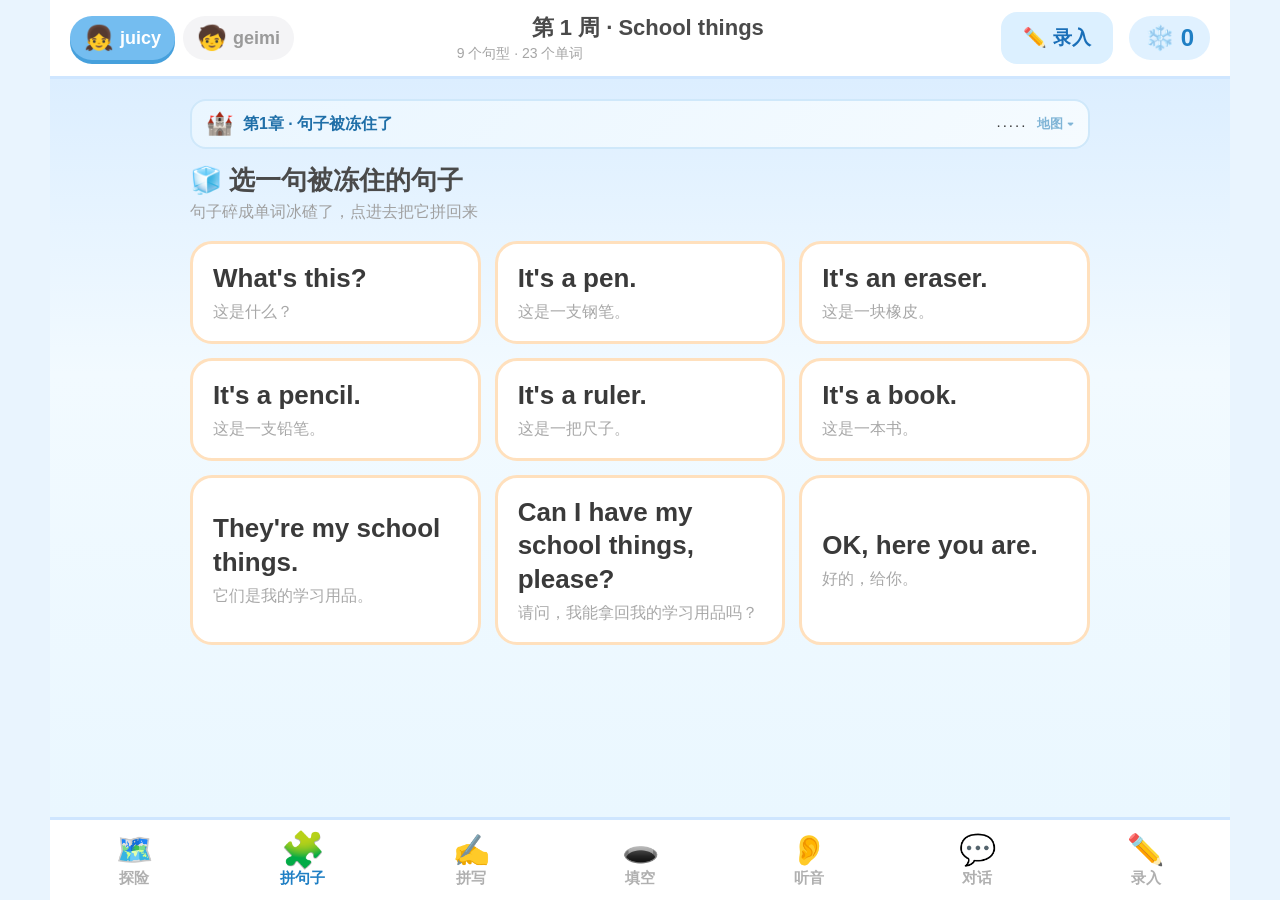
==== commit 5d92aeba: "更新：新增 220 词探险模块；tab 直达句子；每章场景配色" ====
--- a/index.html
+++ b/index.html
@@ -41,6 +41,7 @@
 
   <!-- 底部导航 -->
   <nav class="tabbar" id="tabbar">
+    <button class="tab" data-view="quest"><span class="tab-ico">🗺️</span><span class="tab-txt">探险</span></button>
     <button class="tab" data-view="puzzle"><span class="tab-ico">🧩</span><span class="tab-txt">拼句子</span></button>
     <button class="tab" data-view="spell"><span class="tab-ico">✍️</span><span class="tab-txt">拼写</span></button>
     <button class="tab" data-view="fill"><span class="tab-ico">🕳️</span><span class="tab-txt">填空</span></button>
@@ -58,6 +59,7 @@
 <!-- 彩纸层 -->
 <div id="confetti" class="confetti-layer"></div>
 
+<script src="words220.js"></script>
 <script src="app.js"></script>
 <script>
 /* PWA：注册离线缓存（https 下生效；本地 file 打开时静默跳过） */
--- a/styles.css
+++ b/styles.css
@@ -1502,3 +1502,204 @@
   padding: 8px;
   cursor: pointer;
 }
+
+/* ============ 每章不同场景配色（body[data-view] 由 JS 设置） ============ */
+body[data-view="puzzle"] #view { background: linear-gradient(180deg, #dceeff 0%, #f2faff 40%, #eaf7ff 100%); }
+body[data-view="spell"]  #view { background: linear-gradient(180deg, #e9e2ff 0%, #f6f2ff 40%, #f0eaff 100%); }
+body[data-view="fill"]   #view { background: linear-gradient(180deg, #dcf6ea 0%, #f0fdf8 40%, #e6fbf2 100%); }
+body[data-view="listen"] #view { background: linear-gradient(180deg, #ffefce 0%, #fff9ec 40%, #fff3d9 100%); }
+body[data-view="talk"]   #view { background: linear-gradient(180deg, #ffe4ef 0%, #fff2f7 40%, #ffeaf2 100%); }
+body[data-view="setup"]  #view { background: linear-gradient(180deg, #eef1f5 0%, #f8fafc 60%, #f2f5f8 100%); }
+
+/* 章节横幅跟随场景色 */
+body[data-view="puzzle"] .chapter-banner { background: linear-gradient(90deg, #bfe3ff, #e3f3ff); }
+body[data-view="spell"]  .chapter-banner { background: linear-gradient(90deg, #d9ccff, #efe8ff); }
+body[data-view="fill"]   .chapter-banner { background: linear-gradient(90deg, #b6ecd6, #e2fbf0); }
+body[data-view="listen"] .chapter-banner { background: linear-gradient(90deg, #ffe1a6, #fff3d6); }
+body[data-view="talk"]   .chapter-banner { background: linear-gradient(90deg, #ffc9dd, #ffe6f0); }
+
+/* 单词卡：冰晶立体感 + 按下回弹 */
+.word-card {
+  background: linear-gradient(180deg, #ffffff 0%, #eaf6ff 100%);
+  border-color: #b9dcf3;
+  box-shadow: 0 4px 0 #b9dcf3, 0 6px 14px rgba(80, 140, 190, 0.18);
+  text-shadow: 0 1px 0 #fff;
+}
+.word-card:active { transform: translateY(3px) scale(.96); }
+.word-card.used {
+  opacity: .32;
+  transform: scale(.92);
+  box-shadow: none;
+}
+
+/* 拼句子进度点 */
+.pz-progress {
+  display: flex;
+  align-items: center;
+  gap: 10px;
+  margin: -4px 0 12px;
+  flex-wrap: wrap;
+}
+.pz-count {
+  font-size: 13px;
+  font-weight: 800;
+  color: #5f8db0;
+  background: #ffffffcc;
+  border: 1.5px solid #cfe7f8;
+  border-radius: 999px;
+  padding: 3px 10px;
+}
+.pz-dots { display: flex; gap: 6px; flex-wrap: wrap; }
+.pz-dot {
+  width: 13px;
+  height: 13px;
+  border-radius: 50%;
+  border: 2px solid #9cc8e6;
+  background: #fff;
+  padding: 0;
+  cursor: pointer;
+  transition: transform .12s;
+}
+.pz-dot.done { background: #57c793; border-color: #57c793; }
+.pz-dot.cur { background: #3f9fd6; border-color: #3f9fd6; transform: scale(1.35); }
+.pz-dot:active { transform: scale(1.5); }
+
+/* 拼对迸出的星星 */
+.pop-star {
+  position: fixed;
+  z-index: 70;
+  font-size: 26px;
+  pointer-events: none;
+  transform: translate(-50%, -50%);
+}
+
+/* 选中的空格亮起来 */
+.slot.filled {
+  background: linear-gradient(180deg, #ffffff, #e8f6ff);
+  border-color: #7fc3ea;
+  animation: slotPop .18s ease-out;
+}
+@keyframes slotPop {
+  0% { transform: scale(.85); }
+  60% { transform: scale(1.06); }
+  100% { transform: scale(1); }
+}
+
+/* ============ 220 词探险 ============ */
+.q-banner { background: linear-gradient(90deg, #cfe6ff, #eaf6ff); }
+.q-region {
+  background: #fff;
+  border: 2px solid #e3eef8;
+  border-radius: 16px;
+  padding: 12px 14px;
+  margin: 10px 0 6px;
+  box-shadow: 0 3px 10px rgba(90, 140, 180, 0.08);
+}
+.q-region.done { border-color: #b6ecd6; background: #f4fdf9; }
+.q-region.lock { opacity: .6; }
+.qr-head { display: flex; align-items: center; gap: 12px; }
+.qr-ico { font-size: 30px; }
+.qr-body { flex: 1; min-width: 0; }
+.qr-title { font-size: 16px; font-weight: 800; color: #2f5b78; }
+.qr-text { font-size: 13px; color: #7b8b98; line-height: 1.5; }
+.qr-count { font-size: 13px; font-weight: 800; color: #7fb4d6; }
+.q-steps { display: flex; gap: 8px; flex-wrap: wrap; padding: 2px 0 12px 8px; }
+.q-step {
+  width: 42px; height: 42px;
+  border-radius: 12px;
+  border: 2px solid #cfe7f8;
+  background: #f7fcff;
+  font-size: 15px; font-weight: 800; color: #5f8db0;
+  cursor: pointer;
+}
+.q-step.open:active { transform: scale(.94); }
+.q-step.done { background: #e8fbf2; border-color: #57c793; color: #3f9f78; }
+.q-step.lock { opacity: .55; cursor: default; }
+
+.q-card {
+  background: linear-gradient(180deg, #ffffff, #f2f9ff);
+  border: 3px solid #cfe7f8;
+  border-radius: 20px;
+  padding: 22px 16px 18px;
+  text-align: center;
+  box-shadow: 0 5px 16px rgba(90, 140, 180, 0.12);
+}
+.q-emoji { font-size: 44px; line-height: 1.2; }
+.q-word { font-size: 34px; font-weight: 800; color: #2f5b78; margin-top: 8px; }
+.q-ask { font-size: 14px; color: #8ba0b0; margin-top: 6px; }
+.q-listen { text-align: center; margin: 12px 0 2px; }
+.q-opts { display: grid; grid-template-columns: 1fr 1fr; gap: 10px; margin-top: 14px; }
+.q-opt {
+  background: #fff;
+  border: 3px solid #e6e6ee;
+  border-radius: 16px;
+  box-shadow: 0 4px 0 #e6e6ee;
+  padding: 16px 10px;
+  font-size: 20px; font-weight: 800; color: #3a3a3a;
+  cursor: pointer;
+}
+.q-opt:active { transform: translateY(3px); box-shadow: 0 1px 0 #e6e6ee; }
+.q-done-card { text-align: center; padding: 30px 10px; }
+.qd-emoji { font-size: 60px; }
+.qd-sub { color: #8ba0b0; }
+
+/* 自制解锁动画：大门打开 + 宝箱 + 光环 + 雪花 */
+.ul-stage { position: relative; height: 210px; text-align: center; overflow: hidden; }
+.ul-glow {
+  position: absolute; left: 50%; top: 96px; width: 130px; height: 130px;
+  margin-left: -65px; border-radius: 50%;
+  background: radial-gradient(circle, rgba(255,241,180,.95), rgba(255,241,180,0) 70%);
+  animation: ulGlow .9s ease-out;
+}
+@keyframes ulGlow { from { transform: scale(.3); opacity: 0 } to { transform: scale(1); opacity: 1 } }
+.ul-door {
+  position: absolute; top: 46px; width: 62px; height: 108px;
+  background: linear-gradient(180deg, #bfe3ff, #8fc7e8);
+  border: 2px solid #6fa8cc;
+}
+.ul-door.left { left: 50%; margin-left: -62px; border-radius: 30px 0 0 6px; animation: ulDoorL 1.1s ease-in-out .15s both; }
+.ul-door.right { left: 50%; border-radius: 0 30px 6px 0; animation: ulDoorR 1.1s ease-in-out .15s both; }
+@keyframes ulDoorL { 0%,100% { transform: translateX(0) } 55% { transform: translateX(-42px) } }
+@keyframes ulDoorR { 0%,100% { transform: translateX(0) } 55% { transform: translateX(42px) } }
+.ul-chest { position: absolute; left: 50%; top: 78px; margin-left: -26px; font-size: 46px; animation: ulChest 1.2s ease-in-out .2s; }
+@keyframes ulChest {
+  0% { transform: scale(.5) translateY(14px); opacity: 0 }
+  40% { transform: scale(1.05) translateY(0); opacity: 1 }
+  55% { transform: scale(1.05) rotate(-6deg) }
+  70% { transform: scale(1.05) rotate(6deg) }
+  100% { transform: scale(1) }
+}
+.ul-ring {
+  position: absolute; left: 50%; top: 96px; width: 40px; height: 40px;
+  margin: -20px 0 0 -20px; border-radius: 50%;
+  border: 3px solid #9fdcff; opacity: 0;
+}
+.ul-ring.r1 { animation: ulRing 1.6s ease-out .3s; }
+.ul-ring.r2 { animation: ulRing 1.6s ease-out .6s; }
+.ul-ring.r3 { animation: ulRing 1.6s ease-out .9s; }
+@keyframes ulRing {
+  0% { transform: scale(.4); opacity: .9 }
+  100% { transform: scale(3.4); opacity: 0 }
+}
+.ul-spark { position: absolute; font-size: 20px; opacity: 0; }
+.ul-spark.s1 { left: 50%; top: 84px; animation: ulSpark 1.5s ease-out .35s; }
+.ul-spark.s2 { left: 50%; top: 84px; animation: ulSpark2 1.5s ease-out .5s; }
+.ul-spark.s3 { left: 50%; top: 84px; animation: ulSpark3 1.5s ease-out .65s; }
+.ul-spark.s4 { left: 50%; top: 84px; animation: ulSpark4 1.5s ease-out .8s; }
+@keyframes ulSpark  { 0% { transform: translate(0,0) scale(.4); opacity: 0 } 30% { opacity: 1 } 100% { transform: translate(-58px,-64px) scale(1.2) rotate(-140deg); opacity: 0 } }
+@keyframes ulSpark2 { 0% { transform: translate(0,0) scale(.4); opacity: 0 } 30% { opacity: 1 } 100% { transform: translate(58px,-64px) scale(1.2) rotate(140deg); opacity: 0 } }
+@keyframes ulSpark3 { 0% { transform: translate(0,0) scale(.4); opacity: 0 } 30% { opacity: 1 } 100% { transform: translate(-40px,-84px) scale(1) rotate(-90deg); opacity: 0 } }
+@keyframes ulSpark4 { 0% { transform: translate(0,0) scale(.4); opacity: 0 } 30% { opacity: 1 } 100% { transform: translate(46px,-88px) scale(1) rotate(90deg); opacity: 0 } }
+.ul-txt h3 { margin: 8px 0 4px; font-size: 18px; color: #2f5b78; }
+.ul-txt p { margin: 0; font-size: 14px; color: #7b8b98; }
+
+@media (prefers-reduced-motion: reduce) {
+  .ul-glow, .ul-door, .ul-chest, .ul-ring, .ul-spark { animation: none; opacity: 1; }
+}
+
+/* 七个 tab 时在窄屏（iPad 竖屏）缩一点，避免挤 */
+@media (max-width: 820px) {
+  .tabbar .tab { padding: 9px 0; }
+  .tabbar .tab-ico { font-size: 24px; }
+  .tabbar .tab-txt { font-size: 13px; }
+}
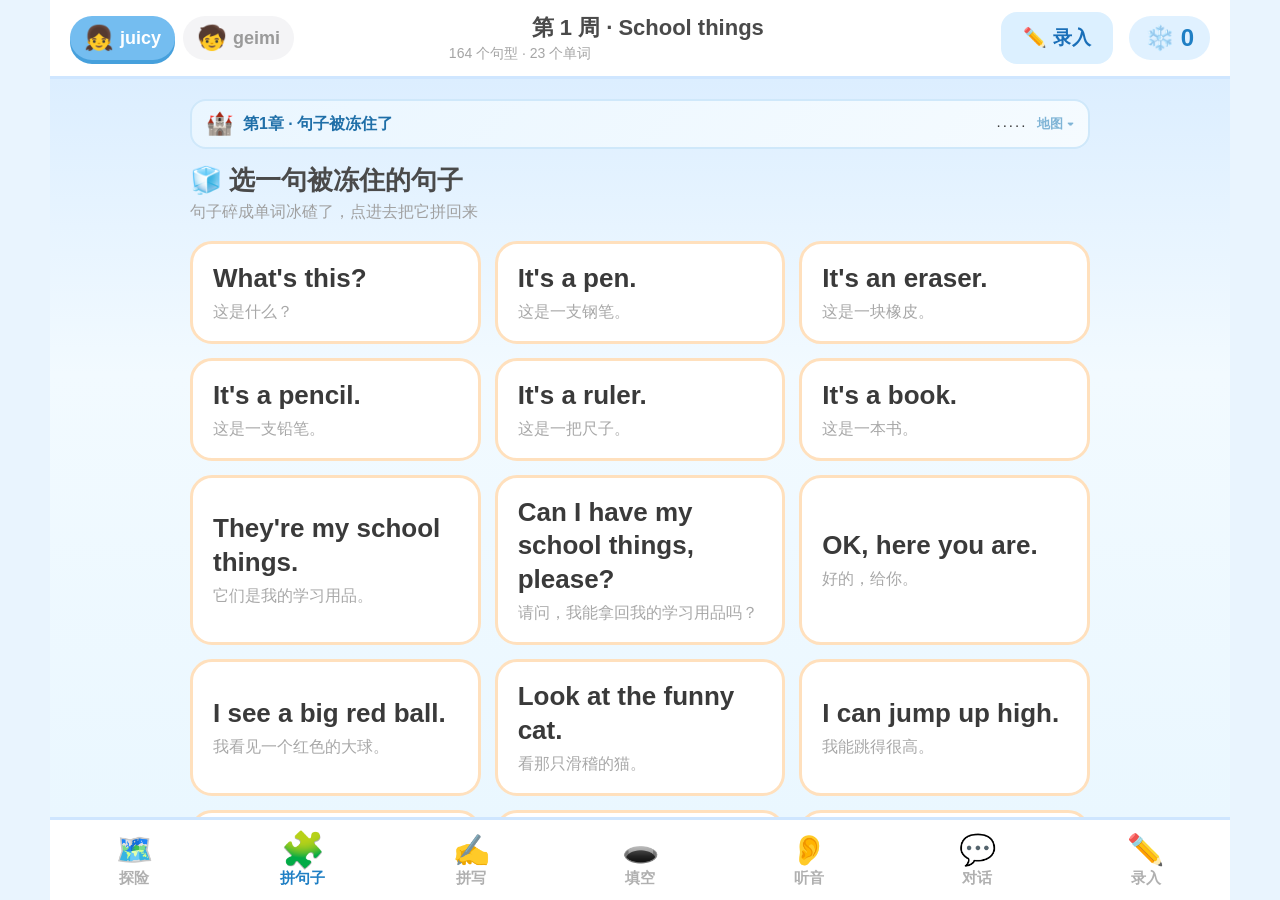
==== commit a7241df5: "更新：新增 220 句子包；拼写页一屏化" ====
--- a/index.html
+++ b/index.html
@@ -60,6 +60,7 @@
 <div id="confetti" class="confetti-layer"></div>
 
 <script src="words220.js"></script>
+<script src="sentences220.js"></script>
 <script src="app.js"></script>
 <script>
 /* PWA：注册离线缓存（https 下生效；本地 file 打开时静默跳过） */
--- a/styles.css
+++ b/styles.css
@@ -1703,3 +1703,33 @@
   .tabbar .tab-ico { font-size: 24px; }
   .tabbar .tab-txt { font-size: 13px; }
 }
+
+/* ============ 拼写页紧凑化：保证 键盘+按钮 一屏放得下（iPad 竖屏不滚动） ============ */
+body[data-view="spell"] .view { padding: 10px 14px 12px; }
+body[data-view="spell"] .chapter-banner { margin-bottom: 8px; padding: 8px 12px; }
+body[data-view="spell"] .page-title { margin: 4px 0 2px; font-size: 20px; }
+body[data-view="spell"] .page-hint { margin: 0 0 6px; font-size: 13px; }
+body[data-view="spell"] .sp-prompt { margin: 2px 0 4px; }
+body[data-view="spell"] .sp-ico { font-size: 32px; }
+body[data-view="spell"] .sp-zh { font-size: 26px; }
+body[data-view="spell"] .sp-speak { padding: 6px 12px; font-size: 14px; }
+body[data-view="spell"] .sp-stage { padding: 4px 0; }
+body[data-view="spell"] .sp-slot {
+  min-width: 42px; height: 54px; font-size: 30px;
+  border-width: 3px; border-radius: 12px;
+}
+body[data-view="spell"] .sp-msg { min-height: 20px; font-size: 15px; margin: 4px 0 2px; }
+body[data-view="spell"] .sp-cards { gap: 8px; margin: 8px 0 4px; }
+body[data-view="spell"] .sp-card {
+  min-width: 46px; height: 54px; font-size: 26px;
+  border-width: 3px; border-radius: 13px; box-shadow: 0 3px 0 #cfe6ff;
+}
+body[data-view="spell"] .sp-kb { margin: 8px 0 4px; }
+body[data-view="spell"] .sp-kb-row { gap: 6px; margin-bottom: 6px; }
+body[data-view="spell"] .sp-key {
+  min-width: 44px; height: 48px; font-size: 20px;
+  border-width: 2px; border-radius: 10px; box-shadow: 0 2px 0 #cfe6ff;
+}
+body[data-view="spell"] .sp-key.wide { min-width: 132px; font-size: 17px; }
+body[data-view="spell"] .sp-bar { margin-top: 8px; gap: 10px; }
+body[data-view="spell"] .sp-bar .big-btn { padding: 10px 16px; font-size: 15px; }
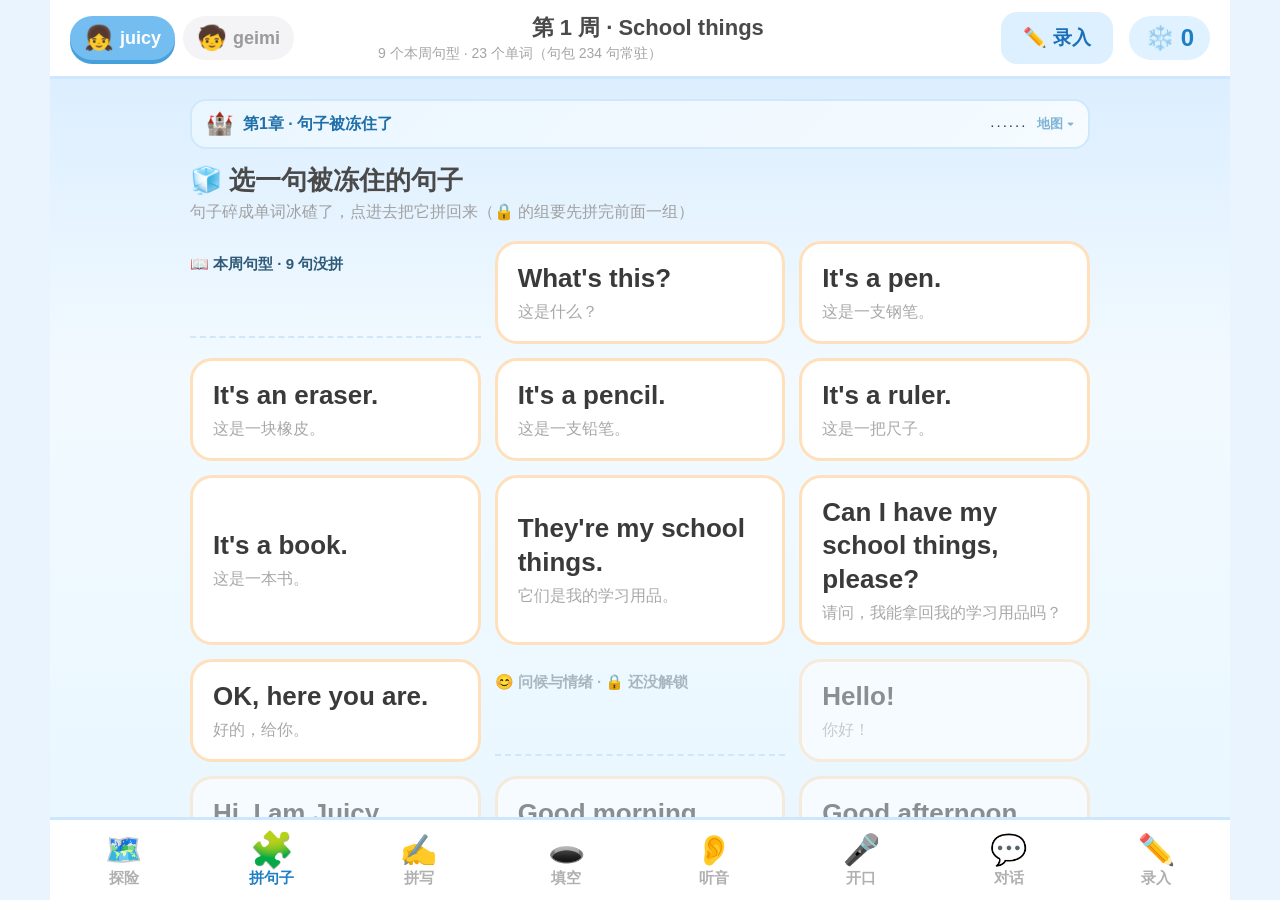
==== commit 7d9b17ad: "更新游戏：网络优先缓存 + 一键强制刷新页（eg-v7）" ====
--- a/index.html
+++ b/index.html
@@ -46,6 +46,7 @@
     <button class="tab" data-view="spell"><span class="tab-ico">✍️</span><span class="tab-txt">拼写</span></button>
     <button class="tab" data-view="fill"><span class="tab-ico">🕳️</span><span class="tab-txt">填空</span></button>
     <button class="tab" data-view="listen"><span class="tab-ico">👂</span><span class="tab-txt">听音</span></button>
+    <button class="tab" data-view="say"><span class="tab-ico">🎤</span><span class="tab-txt">开口</span></button>
     <button class="tab" data-view="talk"><span class="tab-ico">💬</span><span class="tab-txt">对话</span></button>
     <button class="tab" data-view="setup"><span class="tab-ico">✏️</span><span class="tab-txt">录入</span></button>
   </nav>
--- a/styles.css
+++ b/styles.css
@@ -1733,3 +1733,204 @@
 body[data-view="spell"] .sp-key.wide { min-width: 132px; font-size: 17px; }
 body[data-view="spell"] .sp-bar { margin-top: 8px; gap: 10px; }
 body[data-view="spell"] .sp-bar .big-btn { padding: 10px 16px; font-size: 15px; }
+
+/* ============ 拼句子分组条：一组一组解锁 ============ */
+.pz-groups {
+  display: flex;
+  gap: 8px;
+  overflow-x: auto;
+  padding: 2px 2px 8px;
+  -webkit-overflow-scrolling: touch;
+  scrollbar-width: none;
+}
+.pz-groups::-webkit-scrollbar { display: none; }
+.pz-gchip {
+  flex: 0 0 auto;
+  display: inline-flex;
+  align-items: center;
+  gap: 5px;
+  background: #fff;
+  border: 2px solid #d8e9f5;
+  border-radius: 999px;
+  padding: 5px 12px;
+  font-size: 13px;
+  font-weight: 800;
+  color: #5f8db0;
+  cursor: pointer;
+  white-space: nowrap;
+}
+.pz-gchip.on {
+  background: linear-gradient(180deg, #eaf6ff, #d2ebff);
+  border-color: #7fc3ea;
+  color: #2f5b78;
+  box-shadow: 0 2px 8px rgba(80, 150, 200, .25);
+}
+.pz-gchip.lock { opacity: .5; cursor: default; }
+
+/* ============ 单词题词库切换（填空/听音/拼写共用） ============ */
+.src-chips {
+  display: flex;
+  gap: 8px;
+  margin: 0 0 8px;
+}
+.src-chip {
+  flex: 1;
+  background: #fff;
+  border: 2px solid #e3e9ef;
+  border-radius: 12px;
+  padding: 6px 10px;
+  font-size: 13px;
+  font-weight: 800;
+  color: #8ba0b0;
+  cursor: pointer;
+}
+.src-chip.on {
+  background: linear-gradient(180deg, #eaf6ff, #d2ebff);
+  border-color: #7fc3ea;
+  color: #2f5b78;
+}
+/* 拼写页紧凑：切换条也缩一点 */
+body[data-view="spell"] .src-chip { padding: 4px 8px; font-size: 12px; }
+body[data-view="spell"] .src-chips { margin: 0 0 4px; }
+
+/* ============ 句子列表的分组标题 ============ */
+.sent-group-h {
+  width: 100%;
+  font-size: 15px;
+  font-weight: 800;
+  color: #2f5b78;
+  margin: 14px 0 6px;
+  padding-bottom: 4px;
+  border-bottom: 2px dashed #cfe7f8;
+}
+.sent-group-h.lock { color: #a8b6c0; }
+.sent-card.lock { opacity: .55; cursor: default; }
+
+/* ===== 跟读 · 回声冰谷（第 5 章） ===== */
+body[data-view="say"] #view { background: linear-gradient(180deg, #dcefff 0%, #f2f9ff 40%, #e6f3ff 100%); }
+body[data-view="say"] .chapter-banner { background: linear-gradient(90deg, #b9e0ff, #e6f5ff); }
+
+.say-card {
+  margin: 6px auto 14px;
+  max-width: 620px;
+  padding: 22px 18px 20px;
+  text-align: center;
+  border-radius: 22px;
+  background: linear-gradient(160deg, #ffffff 0%, #f0f9ff 55%, #e2f2ff 100%);
+  border: 2px solid #cfe9ff;
+  box-shadow: 0 8px 24px rgba(120, 180, 230, .18), inset 0 1px 0 #fff;
+  position: relative;
+  overflow: hidden;
+}
+.say-card::after {
+  content: '';
+  position: absolute; inset: 0;
+  background:
+    radial-gradient(circle at 12% 18%, rgba(255,255,255,.9) 0 2px, transparent 3px),
+    radial-gradient(circle at 82% 26%, rgba(210,235,255,.9) 0 2px, transparent 3px),
+    radial-gradient(circle at 68% 78%, rgba(255,255,255,.8) 0 1px, transparent 2px);
+  pointer-events: none;
+}
+.say-ico { font-size: 34px; line-height: 1; margin-bottom: 8px; }
+.say-en {
+  font-size: clamp(26px, 5.2vw, 40px);
+  font-weight: 800;
+  letter-spacing: .3px;
+  color: #1d4a6e;
+  line-height: 1.28;
+  word-break: break-word;
+}
+.say-zh { margin-top: 10px; font-size: 16px; color: #6e8ba6; }
+
+.say-actions {
+  display: flex; gap: 12px; justify-content: center; flex-wrap: wrap;
+  margin: 4px 0 12px;
+}
+.say-actions .big-btn { min-width: 150px; }
+
+.say-mic.rec {
+  background: linear-gradient(180deg, #ff8fb0, #f7628c) !important;
+  box-shadow: 0 0 0 0 rgba(247, 98, 140, .55);
+  animation: sayPulse 1.2s infinite;
+}
+@keyframes sayPulse {
+  0%   { box-shadow: 0 0 0 0 rgba(247, 98, 140, .55); }
+  70%  { box-shadow: 0 0 0 14px rgba(247, 98, 140, 0); }
+  100% { box-shadow: 0 0 0 0 rgba(247, 98, 140, 0); }
+}
+
+.say-hear {
+  text-align: center;
+  min-height: 30px;
+  margin: 0 auto 10px;
+  font-size: 15px;
+  color: #4a7ba3;
+}
+.say-hear.hidden { display: none; }
+
+.say-rate {
+  margin: 0 auto 14px;
+  max-width: 620px;
+  padding: 12px 14px;
+  border-radius: 18px;
+  background: rgba(255,255,255,.75);
+  border: 1px dashed #bcdcf5;
+  text-align: center;
+}
+.say-rate-t { margin: 0 0 10px; font-size: 14px; color: #557a99; }
+.say-rate-btns { display: flex; gap: 10px; justify-content: center; flex-wrap: wrap; }
+.rate-btn {
+  border: 2px solid #cfe6f8;
+  background: #fff;
+  color: #2c5b7e;
+  font-size: 15px;
+  font-weight: 700;
+  padding: 10px 16px;
+  border-radius: 14px;
+  cursor: pointer;
+  transition: transform .12s, box-shadow .12s, border-color .12s;
+}
+.rate-btn:hover { border-color: #9fd0f0; box-shadow: 0 4px 12px rgba(120,180,230,.22); }
+.rate-btn:active { transform: scale(.95); }
+.rate-btn.good { background: linear-gradient(180deg, #e9fff4, #d6f7e6); border-color: #a9e6c6; }
+
+.say-nav { display: flex; gap: 12px; justify-content: center; flex-wrap: wrap; margin-bottom: 10px; }
+
+/* 静音开关提示 */
+.sound-tip {
+  margin: 10px auto 4px;
+  text-align: center;
+  font-size: 13px;
+  color: #93a9bd;
+  max-width: 560px;
+}
+
+/* 轻提示条 */
+#toast {
+  position: fixed;
+  left: 50%;
+  bottom: 106px;
+  transform: translate(-50%, 16px);
+  max-width: min(88vw, 560px);
+  padding: 12px 18px;
+  border-radius: 16px;
+  background: rgba(28, 52, 74, .93);
+  color: #fff;
+  font-size: 14px;
+  line-height: 1.5;
+  text-align: center;
+  opacity: 0;
+  pointer-events: none;
+  transition: opacity .22s, transform .22s;
+  z-index: 9999;
+  box-shadow: 0 10px 28px rgba(20, 40, 60, .3);
+}
+#toast.on { opacity: 1; transform: translate(-50%, 0); }
+
+/* 8 个 tab 了：窄屏缩小一点，别挤成一团 */
+@media (max-width: 560px) {
+  .tabbar .tab-ico { font-size: 20px; }
+  .tabbar .tab-txt { font-size: 11px; }
+  .tabbar .tab { padding: 8px 0; }
+  #toast { bottom: 96px; font-size: 13px; }
+}
